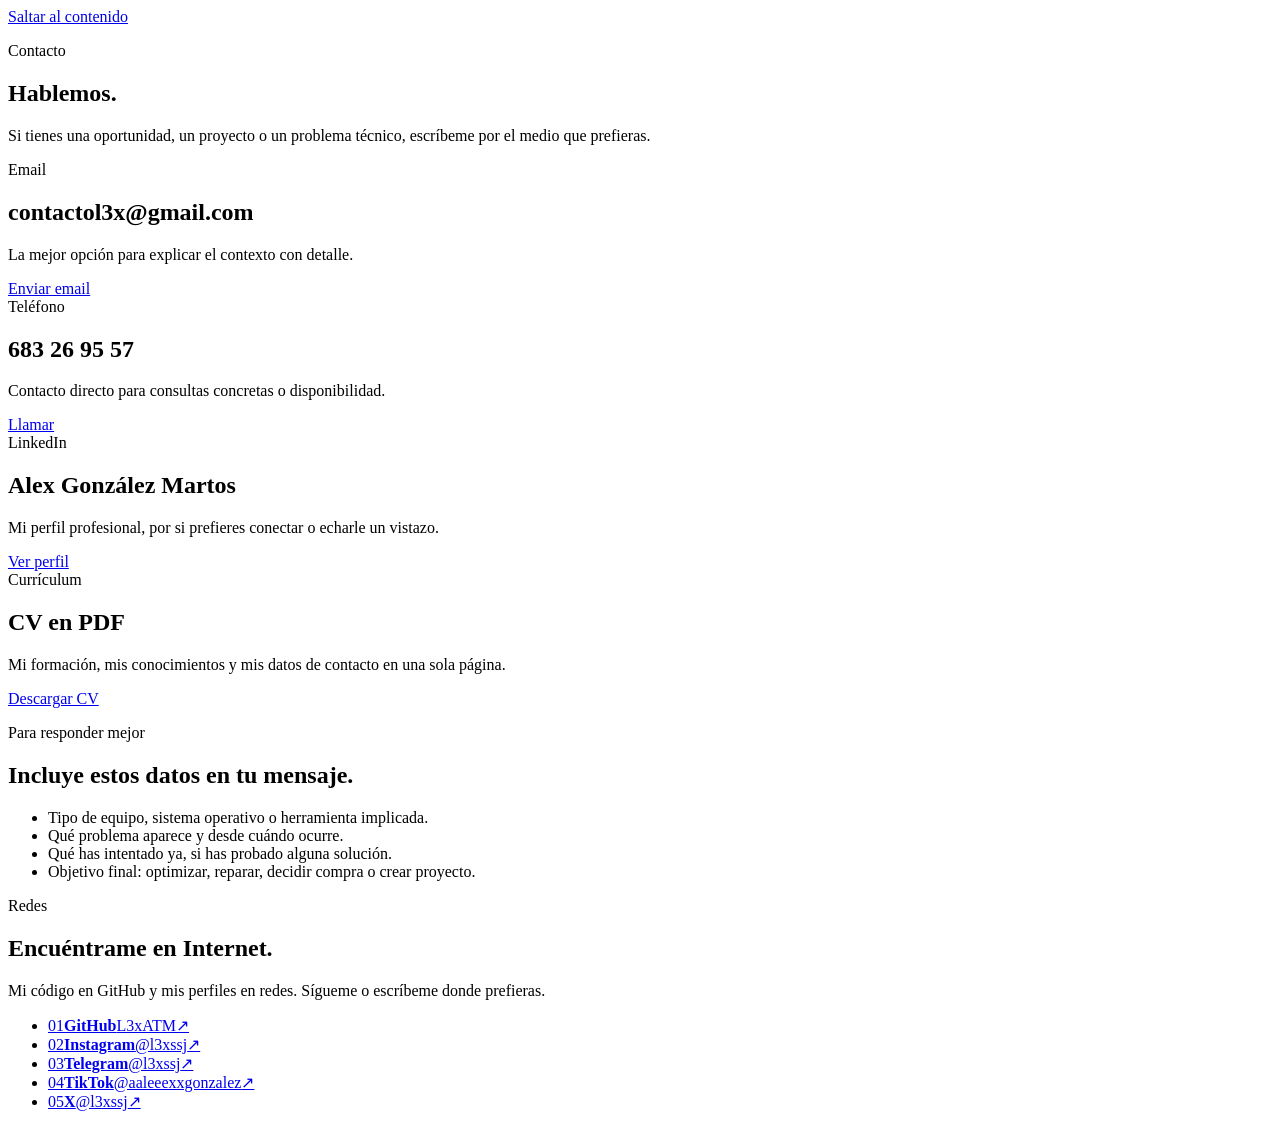
==== contacto.html @ fe9eb43f "Add files via upload" ====
<!DOCTYPE html>
<html lang="es">
<head>
  <meta charset="UTF-8" />
  <meta name="viewport" content="width=device-width, initial-scale=1.0, viewport-fit=cover" />
  <title>Contacto | Lex</title>
  <meta name="description" content="Contacto de Lex (Alex González Martos): email, LinkedIn, redes y CV en PDF." />
  <meta name="theme-color" content="#070707" />
  <link rel="canonical" href="https://l3xatm.github.io/l3xssj.github.io/contacto.html" />
  <link rel="icon" href="assets/img/favicon.svg" type="image/svg+xml" />
  <meta property="og:type" content="website" />
  <meta property="og:site_name" content="Lex · Alex González Martos" />
  <meta property="og:locale" content="es_ES" />
  <meta property="og:title" content="Contacto | Lex" />
  <meta property="og:description" content="Contacto de Lex (Alex González Martos): email, LinkedIn, redes y CV en PDF." />
  <meta property="og:url" content="https://l3xatm.github.io/l3xssj.github.io/contacto.html" />
  <meta name="twitter:card" content="summary" />
  <meta name="twitter:title" content="Contacto | Lex" />
  <meta name="twitter:description" content="Contacto de Lex (Alex González Martos): email, LinkedIn, redes y CV en PDF." />
  <script src="assets/js/boot.js"></script>
  <link rel="preconnect" href="https://fonts.googleapis.com" />
  <link rel="preconnect" href="https://fonts.gstatic.com" crossorigin />
  <link href="https://fonts.googleapis.com/css2?family=Inter:wght@400;500;600;700&family=JetBrains+Mono:wght@400;500;600;700&display=swap" rel="stylesheet" />
  <link rel="stylesheet" href="assets/css/styles.css" />
</head>
<body id="top" data-page="contacto">
  <a class="skip-link" href="#contenido">Saltar al contenido</a>
  <script src="assets/js/layout.js"></script>
  <main id="contenido">
    <section class="page-hero section-bleed">
      <div class="container narrow reveal">
        <p class="eyebrow">Contacto</p>
        <h1>Hablemos.</h1>
        <p>Si tienes una oportunidad, un proyecto o un problema técnico, escríbeme por el medio que prefieras.</p>
      </div>
    </section>

    <section class="section">
      <div class="container contact-grid">
        <div class="contact-card reveal">
          <span>Email</span>
          <h2>contactol3x@gmail.com</h2>
          <p>La mejor opci&oacute;n para explicar el contexto con detalle.</p>
          <a class="button button-dark" href="mailto:contactol3x@gmail.com">Enviar email</a>
        </div>
        <div class="contact-card reveal">
          <span>Tel&eacute;fono</span>
          <h2>683 26 95 57</h2>
          <p>Contacto directo para consultas concretas o disponibilidad.</p>
          <a class="button button-light" href="tel:+34683269557">Llamar</a>
        </div>
        <div class="contact-card reveal">
          <span>LinkedIn</span>
          <h2>Alex González Martos</h2>
          <p>Mi perfil profesional, por si prefieres conectar o echarle un vistazo.</p>
          <a class="button button-light" href="https://www.linkedin.com/in/alex-gonz%C3%A1lez-martos-838162229/" target="_blank" rel="noopener noreferrer">Ver perfil</a>
        </div>
        <div class="contact-card reveal">
          <span>Currículum</span>
          <h2>CV en PDF</h2>
          <p>Mi formación, mis conocimientos y mis datos de contacto en una sola página.</p>
          <a class="button button-dark" href="assets/cv/Alex-Gonzalez-Martos-CV.pdf" download>Descargar CV</a>
        </div>
      </div>
    </section>

    <section class="section section-dark">
      <div class="container split">
        <div class="section-heading reveal">
          <p class="eyebrow">Para responder mejor</p>
          <h2>Incluye estos datos en tu mensaje.</h2>
        </div>
        <div class="content-stack reveal">
          <ul class="clean-list">
            <li>Tipo de equipo, sistema operativo o herramienta implicada.</li>
            <li>Qu&eacute; problema aparece y desde cu&aacute;ndo ocurre.</li>
            <li>Qu&eacute; has intentado ya, si has probado alguna soluci&oacute;n.</li>
            <li>Objetivo final: optimizar, reparar, decidir compra o crear proyecto.</li>
          </ul>
        </div>
      </div>
    </section>
      <section class="section" id="redes">
      <div class="container">
        <div class="section-heading reveal">
          <p class="eyebrow">Redes</p>
          <h2>Encuéntrame en Internet.</h2>
          <p>Mi código en GitHub y mis perfiles en redes. Sígueme o escríbeme donde prefieras.</p>
        </div>
        <ul class="link-list reveal"><li><a href="https://github.com/L3xATM" target="_blank" rel="noopener noreferrer" aria-label="GitHub: L3xATM (se abre en una pestaña nueva)"><span class="n">01</span><strong>GitHub</strong><span class="h">L3xATM</span><span class="ar" aria-hidden="true">↗</span></a></li><li><a href="https://instagram.com/l3xssj" target="_blank" rel="noopener noreferrer" aria-label="Instagram: l3xssj (se abre en una pestaña nueva)"><span class="n">02</span><strong>Instagram</strong><span class="h">@l3xssj</span><span class="ar" aria-hidden="true">↗</span></a></li><li><a href="https://t.me/l3xssj" target="_blank" rel="noopener noreferrer" aria-label="Telegram: l3xssj (se abre en una pestaña nueva)"><span class="n">03</span><strong>Telegram</strong><span class="h">@l3xssj</span><span class="ar" aria-hidden="true">↗</span></a></li><li><a href="https://www.tiktok.com/@aaleeexxgonzalez" target="_blank" rel="noopener noreferrer" aria-label="TikTok: aaleeexxgonzalez (se abre en una pestaña nueva)"><span class="n">04</span><strong>TikTok</strong><span class="h">@aaleeexxgonzalez</span><span class="ar" aria-hidden="true">↗</span></a></li><li><a href="https://x.com/l3xssj" target="_blank" rel="noopener noreferrer" aria-label="X: l3xssj (se abre en una pestaña nueva)"><span class="n">05</span><strong>X</strong><span class="h">@l3xssj</span><span class="ar" aria-hidden="true">↗</span></a></li></ul>
      </div>
    </section>
  </main>
  <script src="assets/js/main.js"></script>
</body>
</html>
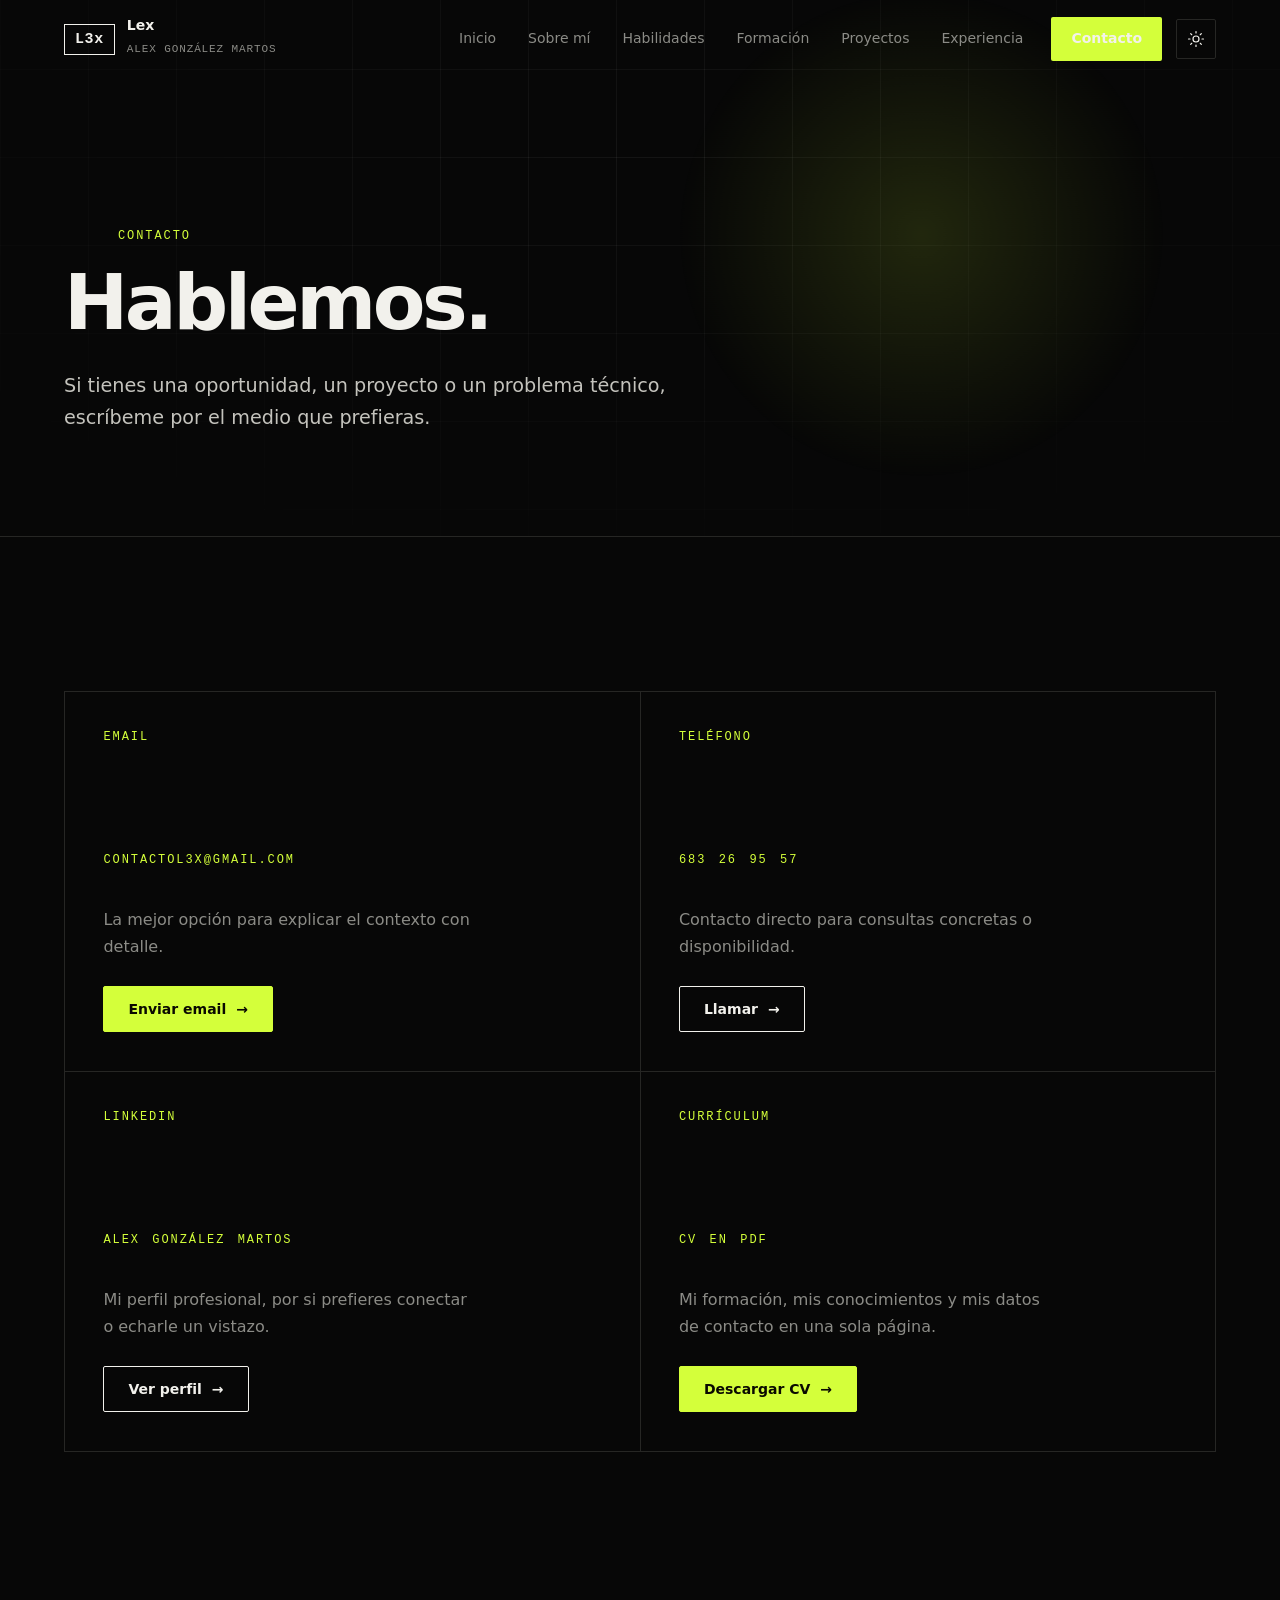
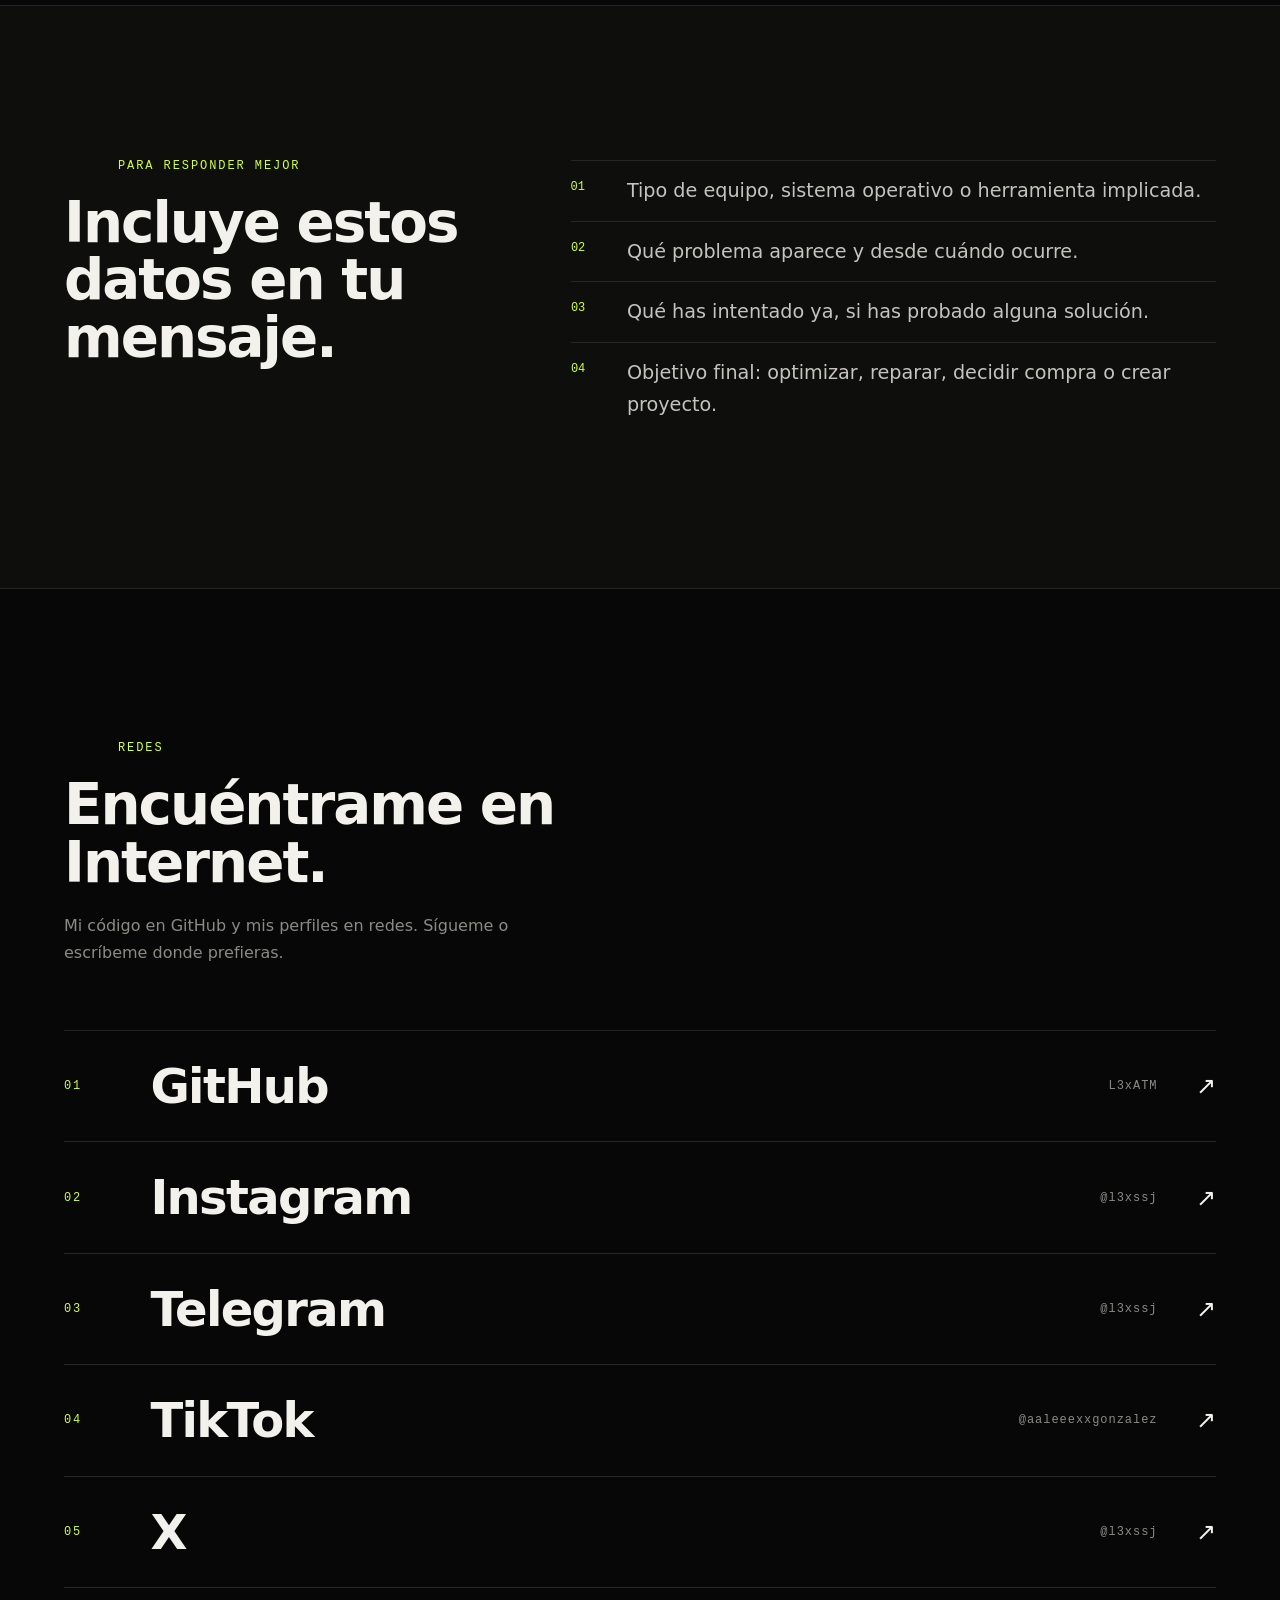
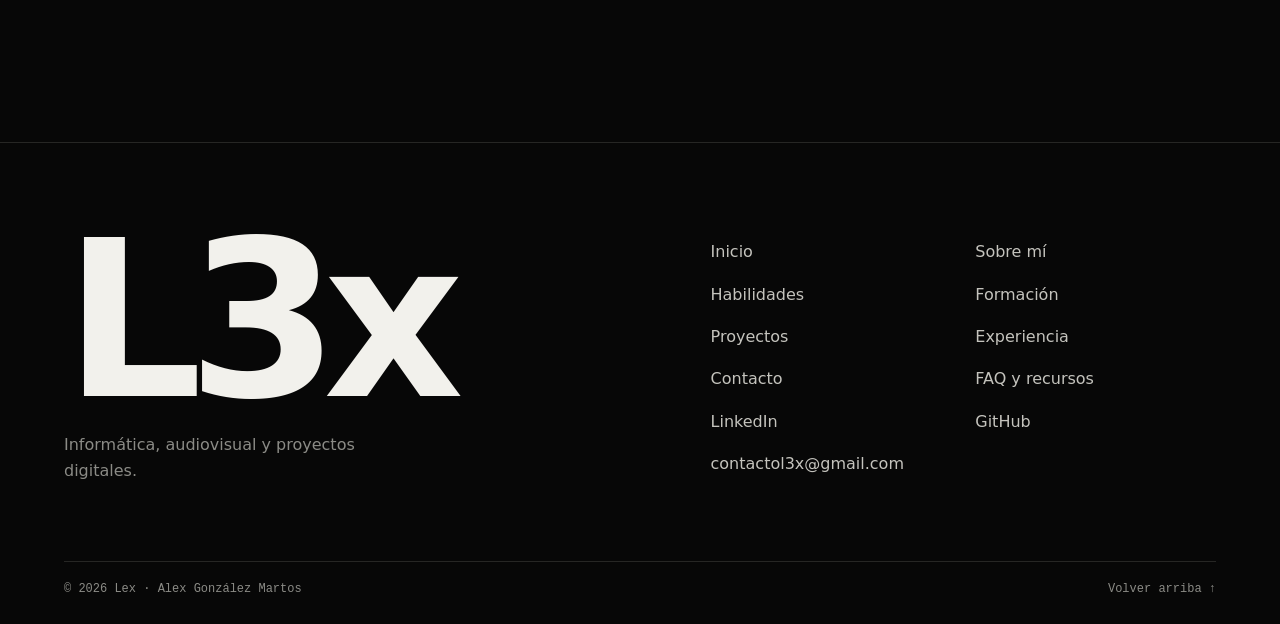
==== commit 5264df79: "Add files via upload" ====
--- a/contacto.html
+++ b/contacto.html
@@ -17,7 +17,7 @@
   <meta name="twitter:card" content="summary" />
   <meta name="twitter:title" content="Contacto | Lex" />
   <meta name="twitter:description" content="Contacto de Lex (Alex González Martos): email, LinkedIn, redes y CV en PDF." />
-  <script src="assets/js/boot.js"></script>
+  <script>(function(r,s){r.classList.add("js");try{s=localStorage.getItem("l3x-theme")}catch(e){}r.dataset.theme=s==="light"?"light":"dark";try{if(!sessionStorage.getItem("l3x")){r.classList.add("is-intro");sessionStorage.setItem("l3x","1")}}catch(e){}})(document.documentElement)</script>
   <link rel="preconnect" href="https://fonts.googleapis.com" />
   <link rel="preconnect" href="https://fonts.gstatic.com" crossorigin />
   <link href="https://fonts.googleapis.com/css2?family=Inter:wght@400;500;600;700&family=JetBrains+Mono:wght@400;500;600;700&display=swap" rel="stylesheet" />
@@ -25,7 +25,25 @@
 </head>
 <body id="top" data-page="contacto">
   <a class="skip-link" href="#contenido">Saltar al contenido</a>
-  <script src="assets/js/layout.js"></script>
+  <div class="curtain" aria-hidden="true"><span class="curtain-label">Contacto</span></div>
+  <div class="loader" aria-hidden="true">
+    <span class="ld-corner tl"></span><span class="ld-corner tr"></span><span class="ld-corner bl"></span><span class="ld-corner br"></span>
+    <span class="ld-tech tl">L3x / Portfolio</span><span class="ld-tech tr">Alex González Martos</span>
+    <span class="ld-tech bl">Informática · Audiovisual</span><span class="ld-tech br">ES / CA / EN B1–B2</span>
+    <div class="ld-center">
+      <div class="ld-mark"><span>L3x</span></div>
+      <p class="ld-init"><i></i>Iniciando entorno</p>
+      <div class="ld-row"><div class="ld-bar"></div><span class="ld-pct"></span></div>
+    </div>
+  </div>
+  <header class="site-header">
+    <nav class="nav" aria-label="Navegación principal">
+      <a class="brand" href="index.html" aria-label="Inicio de Lex"><span class="brand-mark">L3x</span><span class="brand-copy"><strong>Lex</strong><small>Alex González Martos</small></span></a>
+      <button class="nav-toggle" type="button" aria-expanded="false" aria-controls="main-menu" aria-label="Abrir menú"><span></span><span></span><span></span></button>
+      <ul class="nav-links" id="main-menu"><li><a href="index.html">Inicio</a></li><li><a href="sobre-l3x.html">Sobre mí</a></li><li><a href="habilidades.html">Habilidades</a></li><li><a href="formacion.html">Formación</a></li><li><a href="proyectos.html">Proyectos</a></li><li><a href="experiencia.html">Experiencia</a></li><li><a class="nav-cta" href="contacto.html" aria-current="page">Contacto</a></li></ul>
+      <button class="theme-toggle" type="button" aria-label="Cambiar a modo claro"><svg viewBox="0 0 24 24" aria-hidden="true"><g class="i-sun"><circle cx="12" cy="12" r="4"/><path d="M12 2v2M12 20v2M2 12h2M20 12h2M4.9 4.9l1.4 1.4M17.7 17.7l1.4 1.4M19.1 4.9l-1.4 1.4M6.3 17.7l-1.4 1.4"/></g><path class="i-moon" d="M20 14.5A8 8 0 0 1 9.5 4a8 8 0 1 0 10.5 10.5z"/></svg></button>
+    </nav>
+  </header>
   <main id="contenido">
     <section class="page-hero section-bleed">
       <div class="container narrow reveal">
@@ -91,6 +109,19 @@
       </div>
     </section>
   </main>
+  <footer class="site-footer">
+    <div class="container footer-grid">
+      <div><strong>L3x</strong><p>Informática, audiovisual y proyectos digitales.</p></div>
+      <nav aria-label="Navegación secundaria">
+        <a href="index.html">Inicio</a><a href="sobre-l3x.html">Sobre mí</a><a href="habilidades.html">Habilidades</a><a href="formacion.html">Formación</a><a href="proyectos.html">Proyectos</a><a href="experiencia.html">Experiencia</a><a href="contacto.html">Contacto</a>
+        <a href="recursos.html">FAQ y recursos</a>
+        <a href="https://www.linkedin.com/in/alex-gonz%C3%A1lez-martos-838162229/" target="_blank" rel="noopener noreferrer">LinkedIn</a>
+        <a href="https://github.com/L3xATM" target="_blank" rel="noopener noreferrer">GitHub</a>
+        <a href="mailto:contactol3x@gmail.com">contactol3x@gmail.com</a>
+      </nav>
+    </div>
+    <div class="container footer-base"><span>&copy; <span data-year>2026</span> Lex &middot; Alex González Martos</span><a href="#top">Volver arriba &uarr;</a></div>
+  </footer>
   <script src="assets/js/main.js"></script>
 </body>
 </html>
--- a/assets/css/styles.css
+++ b/assets/css/styles.css
@@ -0,0 +1,470 @@
+/* L3x · estilos
+   Movimiento: --ease / --ease-io · .reveal (+ stagger automático desde JS) · .w (titulares por palabra) · .curtain (transición de página).
+   Solo se animan transform, translate, scale y opacity. */
+@property --n{syntax:"<integer>";inherits:false;initial-value:0}
+:root{--bg:#070707;--bg2:#0e0e0d;--bg3:#0a0a09;--ink:#f2f1ec;--soft:#c4c3bd;--mute:#8b8b86;--line:#262624;--acc:#d4ff3a;--on-acc:#0a0a00;
+--sans:"Inter",system-ui,-apple-system,"Segoe UI",sans-serif;--mono:"JetBrains Mono",ui-monospace,Consolas,monospace;
+--ease:cubic-bezier(.22,1,.36,1);--ease-io:cubic-bezier(.76,0,.24,1);--pad:clamp(20px,5vw,64px);--max:1280px;--hdr:rgba(7,7,7,.94);--grid:rgba(255,255,255,.055);--panel:rgba(14,14,13,.85);--stk:#55554f;--stk2:#3a3a37;--glow:rgba(212,255,58,.13)}
+*,*::before,*::after{box-sizing:border-box;margin:0;padding:0}
+html{scroll-behavior:smooth;-webkit-text-size-adjust:100%}
+html.menu-open{overflow:hidden}
+body{min-height:100vh;background:var(--bg);color:var(--ink);font:400 clamp(16px,1.05vw,17.5px)/1.65 var(--sans);overflow-x:hidden;-webkit-font-smoothing:antialiased}
+[id]{scroll-margin-top:96px}
+a{color:inherit;text-decoration:none}
+ul,ol{list-style:none}
+:focus-visible{outline:2px solid var(--acc);outline-offset:3px}
+::selection{background:var(--acc);color:var(--on-acc)}
+.container{width:min(100% - 2*var(--pad),var(--max));margin-inline:auto}
+.skip-link{position:fixed;left:12px;top:-64px;z-index:120;padding:10px 14px;background:var(--acc);color:var(--on-acc);font:600 13px var(--mono);transition:top .2s}
+.skip-link:focus{top:12px}
+h1,h2,h3{font-weight:600;letter-spacing:-.035em;line-height:1.02}
+h1{font-size:clamp(2.3rem,6vw,5.2rem);letter-spacing:-.045em}
+h2{font-size:clamp(1.9rem,4.4vw,3.6rem)}
+h3{font-size:clamp(1.15rem,1.8vw,1.5rem);letter-spacing:-.02em;line-height:1.2}
+p{color:var(--soft)}
+.eyebrow{display:flex;align-items:center;gap:14px;margin-bottom:22px;font:500 12px/1 var(--mono);letter-spacing:.16em;text-transform:uppercase;color:var(--acc)}
+.eyebrow::before{content:"";width:40px;height:1px;background:currentColor;transform-origin:left;transition:scale 1s var(--ease) .3s}
+.js .eyebrow::before{scale:0}
+.js .visible .eyebrow::before{scale:1}
+
+/* Navegación */
+.site-header{position:fixed;inset:0 0 auto;z-index:50;border-bottom:1px solid transparent;transition:background-color .4s,border-color .4s}
+.site-header.is-scrolled{background:var(--hdr);border-color:var(--line)}
+.nav{width:min(100% - 2*var(--pad),var(--max));height:78px;margin-inline:auto;display:flex;align-items:center;justify-content:space-between;transition:height .4s var(--ease)}
+.is-scrolled .nav{height:60px}
+.brand{display:flex;align-items:center;gap:12px;position:relative;z-index:61}
+.brand-mark{padding:6px 10px;border:1px solid var(--ink);font:700 15px var(--mono);letter-spacing:.04em;transition:background-color .3s,color .3s,border-color .3s}
+.brand:hover .brand-mark{background:var(--acc);border-color:var(--acc);color:var(--on-acc)}
+.brand-copy strong{display:block;font-size:14px;line-height:1.2}
+.brand-copy small{font:11px var(--mono);letter-spacing:.08em;text-transform:uppercase;color:var(--mute)}
+.nav-links{display:flex;align-items:center;gap:4px}
+.nav-links a{position:relative;display:block;padding:8px 14px;font-size:14px;color:var(--mute);transition:color .3s,transform .4s var(--ease)}
+.nav-links a:not(.nav-cta)::after{content:"";position:absolute;left:14px;right:14px;bottom:3px;height:1px;background:var(--acc);transform:scaleX(0);transform-origin:left;transition:transform .45s var(--ease)}
+.nav-links a:hover,.nav-links a[aria-current]{color:var(--ink)}
+.nav-links a:hover::after,.nav-links a[aria-current]::after{transform:scaleX(1)}
+.nav-links .nav-cta{margin-left:10px;padding:10px 20px;border-radius:2px;background:var(--acc);color:var(--on-acc);font-weight:600}
+.nav-links .nav-cta:hover{transform:translateY(-2px);color:var(--on-acc)}
+.nav-toggle{display:none;position:relative;z-index:61;width:44px;height:44px;border:0;background:none;color:var(--ink);cursor:pointer}
+.nav-toggle span{position:absolute;left:11px;right:11px;height:1.5px;background:currentColor;transition:transform .5s var(--ease),top .5s var(--ease),opacity .3s}
+.nav-toggle span:nth-child(1){top:16px}.nav-toggle span:nth-child(2){top:22px}.nav-toggle span:nth-child(3){top:28px}
+.nav-toggle[aria-expanded="true"] span:nth-child(1){top:22px;transform:rotate(45deg)}
+.nav-toggle[aria-expanded="true"] span:nth-child(2){opacity:0}
+.nav-toggle[aria-expanded="true"] span:nth-child(3){top:22px;transform:rotate(-45deg)}
+
+/* Botones */
+.button{position:relative;display:inline-flex;align-items:center;gap:10px;padding:15px 24px;border:1px solid var(--ink);border-radius:2px;font:600 14px/1 var(--sans);transition:background-color .35s,color .35s,border-color .35s,transform .4s var(--ease)}
+.button::after{content:"→";transition:transform .4s var(--ease)}
+.button:hover{transform:translateY(-2px)}
+.button:hover::after{transform:translateX(5px)}
+.button-dark{background:var(--acc);border-color:var(--acc);color:var(--on-acc)}
+.button-dark:hover{background:var(--ink);border-color:var(--ink)}
+.button-light{color:var(--ink)}
+.button-light:hover{background:var(--ink);color:var(--bg)}
+.button-row,.hero-actions{display:flex;flex-wrap:wrap;gap:12px;margin-top:30px}
+
+/* Estructura */
+.section{position:relative;padding:clamp(80px,12vw,160px) 0}
+.section-dark{background:var(--bg2);border-block:1px solid var(--line)}
+.section-muted{background:var(--bg3);border-block:1px solid var(--line)}
+.split{display:grid;grid-template-columns:.8fr 1.2fr;gap:clamp(28px,6vw,96px);align-items:start}
+.section-heading h2{max-width:19ch}
+.section-heading p:not(.eyebrow){max-width:52ch;margin-top:22px;color:var(--mute)}
+.content-stack p{margin-bottom:1.2em;font-size:clamp(1.05rem,1.6vw,1.35rem);line-height:1.6}
+.hero,.page-hero{position:relative;overflow:hidden}
+.hero>.container,.page-hero>.container{position:relative;z-index:1}
+.hero{min-height:100svh;display:flex;align-items:center;padding:clamp(120px,16vw,190px) 0 clamp(56px,8vw,110px)}
+.page-hero{padding:clamp(140px,20vw,230px) 0 clamp(56px,8vw,110px);border-bottom:1px solid var(--line)}
+.hero::before,.page-hero::before{content:"";position:absolute;inset:-20% 0 0;background:linear-gradient(90deg,var(--grid) 1px,transparent 1px),linear-gradient(var(--grid) 1px,transparent 1px);background-size:88px 88px;-webkit-mask-image:radial-gradient(70% 70% at 50% 40%,#000,transparent);mask-image:radial-gradient(70% 70% at 50% 40%,#000,transparent);translate:0 calc(var(--sy,0)*.18px);will-change:translate}
+.hero::after,.page-hero::after{content:"";position:absolute;left:0;top:0;width:560px;height:560px;border-radius:50%;background:radial-gradient(circle,var(--glow),transparent 62%);transform:translate3d(calc(var(--mx,72vw) - 280px),calc(var(--my,26vh) - 280px),0);transition:transform .7s var(--ease);pointer-events:none;will-change:transform}
+.hero-grid{display:grid;grid-template-columns:1.35fr .65fr;gap:clamp(32px,6vw,96px);align-items:end}
+.hero h1{max-width:15ch}
+.page-hero h1{max-width:20ch}
+.hero-text,.page-hero p:not(.eyebrow){max-width:54ch;margin-top:28px;font-size:clamp(1.05rem,1.5vw,1.25rem)}
+
+/* Panel de diagnóstico */
+.system-panel{padding:clamp(20px,2.4vw,32px);border:1px solid var(--line);background:var(--panel);font-family:var(--mono)}
+.panel-top{display:flex;justify-content:space-between;align-items:center;font-size:11px;letter-spacing:.14em;color:var(--mute)}
+.panel-top strong{display:flex;align-items:center;gap:8px;color:var(--acc);font-weight:500}
+.panel-top strong::before{content:"";width:7px;height:7px;border-radius:50%;background:var(--acc);animation:blink 1.6s steps(2) infinite}
+.terminal-lines{margin:24px 0;font-size:13px;color:var(--soft)}
+.terminal-lines span{display:block;padding:3px 0}
+.terminal-lines span:nth-child(2){--i:1}.terminal-lines span:nth-child(3){--i:2}.terminal-lines span:nth-child(4){--i:3}
+.terminal-lines span:last-child::after{content:"▍";margin-left:4px;color:var(--acc);animation:blink 1s steps(2) infinite}
+.js .terminal-lines span{opacity:0}
+.js .visible .terminal-lines span{animation:lineIn .5s var(--ease) both;animation-delay:calc(1s + var(--i,0)*.35s)}
+.panel-metrics{display:grid;gap:12px;padding-top:18px;border-top:1px solid var(--line)}
+.panel-metrics div{display:flex;justify-content:space-between;gap:16px;font-size:12px}
+.panel-metrics dt{color:var(--mute);text-transform:uppercase;letter-spacing:.1em}
+.panel-metrics dd{color:var(--ink)}
+
+/* Banda de servicios (marquee) */
+.signal-strip{overflow:hidden;border-bottom:1px solid var(--line)}
+.signal-grid{display:flex;width:max-content;margin:0}
+.signal-grid.is-loop{animation:marq 32s linear infinite}
+.signal-strip:hover .signal-grid{animation-play-state:paused}
+.signal-grid>div{display:flex;align-items:baseline;gap:14px;padding:26px clamp(28px,4vw,56px);white-space:nowrap}
+.signal-grid span{font:500 12px var(--mono);color:var(--acc)}
+.signal-grid strong{font-size:clamp(1.3rem,2.8vw,2.1rem);font-weight:500;letter-spacing:-.03em}
+
+/* Tarjetas en rejilla con filetes (servicios, fortalezas, idiomas, contacto) */
+.service-grid,.feature-grid,.language-grid,.contact-grid{display:grid;margin-top:clamp(36px,5vw,64px);border-top:1px solid var(--line);border-left:1px solid var(--line)}
+.service-grid{grid-template-columns:repeat(2,1fr)}
+.feature-grid{grid-template-columns:repeat(4,1fr)}
+.language-grid{grid-template-columns:repeat(3,1fr)}
+.contact-grid{grid-template-columns:1fr 1fr;margin-top:0}
+.service-card,.feature,.language-grid>article,.contact-card{position:relative;isolation:isolate;overflow:hidden;padding:clamp(24px,3vw,44px);border-right:1px solid var(--line);border-bottom:1px solid var(--line)}
+.service-card{display:flex;flex-direction:column;gap:14px;min-height:320px}
+.service-card span{font:500 12px var(--mono);letter-spacing:.14em;color:var(--acc)}
+.service-card p,.feature p,.language-grid p,.contact-card p{color:var(--mute)}
+.service-card p{flex:1}
+.feature{min-height:240px}
+.feature h3{margin-bottom:14px}
+.service-card a{display:inline-flex;gap:8px;font-weight:600;font-size:14px}
+.service-card a::after{content:"→";transition:transform .4s var(--ease)}
+.service-card:hover a::after{transform:translateX(6px)}
+.language-grid span,.process-grid span,.service-detail>span{display:block;font:600 clamp(3rem,7vw,6rem)/1 var(--sans);letter-spacing:-.05em;color:transparent;-webkit-text-stroke:1px var(--stk);transition:color .5s,-webkit-text-stroke-color .5s}
+.language-grid span{margin-bottom:24px}
+.contact-card{display:flex;flex-direction:column;align-items:flex-start;min-height:380px}
+.contact-card span{font:500 12px var(--mono);letter-spacing:.16em;text-transform:uppercase;color:var(--acc)}
+.contact-card h2{margin:auto 0 14px;padding-top:48px;font-size:clamp(1.5rem,3.1vw,2.7rem);overflow-wrap:anywhere}
+.contact-card p{max-width:36ch;margin-bottom:26px}
+@media (hover:hover){
+:is(.service-card,.feature,.language-grid>article,.contact-card)::after{content:"";position:absolute;inset:0;z-index:-1;background:var(--acc);transform:scaleY(0);transform-origin:50% 100%;transition:transform .6s var(--ease)}
+:is(.service-card,.feature,.language-grid>article,.contact-card):hover::after{transform:scaleY(1)}
+:is(.service-card,.feature,.language-grid>article,.contact-card):hover :is(h2,h3,p,span,a){color:var(--on-acc)}
+.language-grid>article:hover span{-webkit-text-stroke-color:var(--on-acc)}
+.contact-card:hover .button-dark{background:var(--on-acc);border-color:var(--on-acc);color:var(--acc)}
+.contact-card:hover .button-light{border-color:var(--on-acc);color:var(--on-acc)}
+.contact-card:hover .button-light:hover{background:var(--on-acc);color:var(--acc)}
+}
+
+/* Servicios (detalle y proceso) */
+.service-detail{display:grid;grid-template-columns:minmax(120px,.35fr) 1fr;gap:clamp(20px,5vw,80px);padding:clamp(36px,5vw,72px) 0;border-top:1px solid var(--line)}
+.service-detail:last-child{border-bottom:1px solid var(--line)}
+.service-detail h2{margin-bottom:18px;font-size:clamp(1.7rem,3.4vw,2.8rem)}
+.service-detail p{max-width:60ch;margin-bottom:26px}
+.service-detail:hover>span{color:var(--acc);-webkit-text-stroke-color:var(--acc)}
+.clean-list li{position:relative;padding:14px 0 14px 28px;border-top:1px solid var(--line);color:var(--soft)}
+.clean-list li::before{content:"";position:absolute;left:0;top:25px;width:8px;height:8px;background:var(--acc)}
+.content-stack .clean-list{counter-reset:c}
+.content-stack .clean-list li{padding-left:56px;font-size:clamp(1.05rem,1.5vw,1.25rem)}
+.content-stack .clean-list li::before{counter-increment:c;content:"0" counter(c);top:19px;width:auto;height:auto;background:none;font:500 12px var(--mono);color:var(--acc)}
+.process-grid{display:grid;grid-template-columns:repeat(4,1fr);gap:clamp(16px,2.4vw,32px);margin-top:clamp(36px,5vw,64px)}
+.process-grid>article{position:relative;padding-top:28px}
+.process-grid>article::before,.process-grid>article::after{content:"";position:absolute;inset:0 0 auto;height:1px;background:var(--line)}
+.process-grid>article::after{background:var(--acc);scale:0 1;transform-origin:left;transition:scale 1.2s var(--ease) calc(var(--i,0)*.12s + .2s)}
+.process-grid.visible>article::after{scale:1}
+.process-grid span{margin-bottom:20px;font-size:clamp(3rem,6vw,5rem)}
+.process-grid>article:hover span{color:var(--acc);-webkit-text-stroke-color:var(--acc)}
+.process-grid p{color:var(--mute)}
+
+/* Proyectos */
+.project-layout{display:grid;grid-template-columns:repeat(auto-fit,minmax(min(100%,420px),1fr));gap:clamp(16px,2.4vw,32px)}
+.project-feature:first-child{grid-column:1/-1}
+.project-feature,.project-aside,.project-box{position:relative;overflow:hidden;padding:clamp(28px,4vw,64px);border:1px solid var(--line);transition:border-color .4s}
+.project-feature{display:flex;flex-direction:column;justify-content:flex-end;min-height:420px}
+.project-feature:hover,.project-box:hover{border-color:var(--acc)}
+.project-feature h2{margin:14px 0 18px;font-size:clamp(1.9rem,4vw,3.4rem)}
+.project-feature p{max-width:56ch}
+.project-no{position:absolute;top:18px;right:28px;font:600 clamp(5rem,15vw,13rem)/1 var(--sans);letter-spacing:-.06em;color:transparent;-webkit-text-stroke:1px var(--stk2);transition:translate .8s var(--ease),-webkit-text-stroke-color .5s}
+.project-feature:hover .project-no{translate:-12px 10px;-webkit-text-stroke-color:var(--acc)}
+.tag,.project-box>span{font:500 12px var(--mono);letter-spacing:.14em;text-transform:uppercase;color:var(--acc)}
+.tags{display:flex;flex-wrap:wrap;gap:8px;margin-top:20px}
+.tags li{padding:6px 10px;border:1px solid var(--line);font:12px var(--mono);color:var(--mute)}
+.project-aside h3{margin-bottom:18px}
+.project-callout{display:grid;grid-template-columns:1fr 1fr;gap:clamp(28px,6vw,96px);align-items:end}
+.project-box strong{display:block;margin:14px 0;font-size:clamp(1.6rem,3.4vw,2.8rem);letter-spacing:-.03em}
+
+/* FAQ */
+.faq-list details{border-top:1px solid var(--line);overflow:hidden}
+.faq-list details:last-child{border-bottom:1px solid var(--line)}
+summary{display:flex;justify-content:space-between;align-items:center;gap:24px;padding:24px 0;font-size:clamp(1.05rem,1.6vw,1.3rem);font-weight:500;list-style:none;cursor:pointer;transition:color .3s,padding .4s var(--ease)}
+summary::-webkit-details-marker{display:none}
+summary::after{content:"+";flex:none;font:300 1.9rem/1 var(--mono);color:var(--acc);transition:transform .5s var(--ease)}
+summary:hover{padding-left:10px;color:var(--acc)}
+details.is-open>summary::after,html:not(.js) details[open]>summary::after{transform:rotate(45deg)}
+details>p{max-width:62ch;padding-bottom:26px;color:var(--mute)}
+
+/* Checklist */
+.check-grid{display:grid;grid-template-columns:repeat(2,1fr);column-gap:clamp(24px,5vw,72px);margin-top:clamp(36px,5vw,64px)}
+.check-grid>div{position:relative;padding:22px 0 22px 44px;border-top:1px solid var(--line);color:var(--soft);transition:color .3s,padding .4s var(--ease)}
+.check-grid>div::before{content:"";position:absolute;left:0;top:26px;width:18px;height:18px;border:1px solid var(--mute);transition:background-color .4s,border-color .4s}
+.check-grid>div::after{content:"";position:absolute;left:6px;top:29px;width:5px;height:9px;border:solid var(--on-acc);border-width:0 2px 2px 0;rotate:45deg;scale:0;transition:scale .4s var(--ease)}
+.check-grid>div:hover{padding-left:52px;color:var(--ink)}
+.check-grid>div:hover::before{background:var(--acc);border-color:var(--acc)}
+.check-grid>div:hover::after{scale:1}
+
+/* Cierre y pie */
+.cta-section{background:var(--acc);border:0;color:var(--on-acc)}
+.cta-section .eyebrow,.cta-section p{color:var(--on-acc)}
+.cta-grid{display:grid;grid-template-columns:1.2fr .8fr;gap:clamp(28px,6vw,96px);align-items:end}
+.cta-section h2{font-size:clamp(2.2rem,6vw,5.2rem);max-width:14ch}
+.cta-section .button{border-color:var(--on-acc);background:var(--on-acc);color:var(--acc)}
+.cta-section .button:hover{background:transparent;color:var(--on-acc)}
+.cta-section .button-outline-on-dark{background:transparent;color:var(--on-acc)}
+.cta-section .button-outline-on-dark:hover{background:var(--on-acc);color:var(--acc)}
+.site-footer{padding:clamp(48px,7vw,96px) 0 28px;border-top:1px solid var(--line)}
+.footer-grid{display:grid;grid-template-columns:1.2fr 1fr;gap:40px;align-items:end}
+.footer-grid strong{display:block;font-size:clamp(4.5rem,17vw,14rem);font-weight:700;letter-spacing:-.07em;line-height:.8}
+.footer-grid p{margin-top:24px;max-width:36ch;color:var(--mute)}
+.footer-grid nav{display:grid;gap:2px}
+.footer-grid nav a{display:block;padding:7px 0;color:var(--soft);transition:translate .4s var(--ease),color .3s}
+.footer-grid nav a:hover{translate:8px 0;color:var(--acc)}
+.footer-base{display:flex;flex-wrap:wrap;justify-content:space-between;gap:12px;margin-top:clamp(40px,6vw,80px);padding-top:20px;border-top:1px solid var(--line);font:12px var(--mono);color:var(--mute)}
+.footer-base a:hover{color:var(--acc)}
+
+/* Sistema de animación */
+.curtain{position:fixed;inset:0;z-index:100;display:grid;align-content:end;padding:var(--pad);background:var(--acc);color:var(--on-acc);pointer-events:none;will-change:transform}
+html:not(.js) .curtain{display:none}
+.curtain-label{font:600 clamp(2.4rem,11vw,9rem)/.95 var(--sans);letter-spacing:-.06em}
+html.is-ready .curtain{transform:translateY(-100%);transition:transform .9s var(--ease-io)}
+html.js:not(.is-ready) .curtain{animation:failsafe 0s 4s forwards}
+.js .reveal{opacity:0;translate:0 36px;transition:opacity .9s var(--ease),translate 1.1s var(--ease)}
+.js .reveal.visible{opacity:1;translate:none}
+.js [data-stagger].reveal{opacity:1;translate:none}
+.js [data-stagger]>*:not(h1):not(h2){opacity:0;translate:0 28px;transition:opacity .8s var(--ease) calc(var(--i)*90ms + 80ms),translate 1s var(--ease) calc(var(--i)*90ms + 80ms),transform .5s var(--ease),background-color .4s,border-color .4s,color .4s}
+.js [data-stagger].visible>*:not(h1):not(h2){opacity:1;translate:none}
+.w{display:inline-block;overflow:hidden;vertical-align:top;padding:.06em .03em .12em;margin:-.06em -.03em -.12em}
+.w>span{display:inline-block}
+.js .w>span{transform:translateY(112%);transition:transform 1.1s var(--ease) calc(var(--i)*50ms + 150ms)}
+.js .visible .w>span{transform:none}
+@keyframes marq{to{transform:translateX(-50%)}}
+@keyframes blink{50%{opacity:0}}
+@keyframes lineIn{from{opacity:0;translate:-8px 0}to{opacity:1;translate:none}}
+@keyframes failsafe{to{transform:translateY(-100%);visibility:hidden}}
+
+/* Responsive */
+@media (max-width:1000px){
+.feature-grid{grid-template-columns:repeat(2,1fr)}
+.process-grid{grid-template-columns:repeat(2,1fr)}
+}
+@media (max-width:860px){
+.hero{min-height:auto}
+.hero-grid,.split,.cta-grid,.project-callout,.footer-grid,.contact-grid,.service-detail,.service-grid{grid-template-columns:1fr}
+.service-card,.feature,.contact-card{min-height:0}
+.contact-card h2{padding-top:32px}
+.language-grid{grid-template-columns:1fr}
+.check-grid{grid-template-columns:1fr}
+.project-feature{min-height:340px}
+.hero::after,.page-hero::after{width:380px;height:380px}
+}
+@media (max-width:540px){
+.feature-grid,.process-grid{grid-template-columns:1fr}
+.brand-copy small{display:none}
+.eyebrow{letter-spacing:.1em}
+.eyebrow::before{width:24px}
+.button{width:100%;justify-content:space-between}
+.hero-actions,.button-row{flex-direction:column}
+}
+@media (prefers-reduced-motion:reduce){
+*,*::before,*::after{animation-duration:.01ms!important;animation-iteration-count:1!important;transition-duration:.01ms!important;transition-delay:0s!important;scroll-behavior:auto!important}
+.curtain{display:none}
+.js .reveal,.js [data-stagger]>*,.js .terminal-lines span{opacity:1;translate:none}
+.js .w>span{transform:none}
+}
+
+/* Tema claro: solo se redefinen variables; el resto de la hoja se adapta solo */
+html{color-scheme:dark;background:var(--bg)}
+html[data-theme="light"]{color-scheme:light;--bg:#fff;--bg2:#f4f4f1;--bg3:#f9f9f7;--ink:#0a0a0a;--soft:#3d3d3a;--mute:#6a6a65;--line:#deded9;--acc:#0a0a0a;--on-acc:#fafafa;--hdr:rgba(255,255,255,.94);--grid:rgba(0,0,0,.06);--panel:rgba(250,250,248,.9);--stk:#b9b9b3;--stk2:#d3d3cd;--glow:rgba(0,0,0,.05)}
+html[data-theme="light"] .button-dark:hover{background:transparent;color:var(--acc)}
+html.theme-anim *,html.theme-anim *::before,html.theme-anim *::after{transition:background-color .5s ease,color .5s ease,border-color .5s ease,-webkit-text-stroke-color .5s ease,fill .5s ease,stroke .5s ease!important}
+.brand{margin-right:auto}
+.nav-links{order:2}
+.theme-toggle{order:3;position:relative;z-index:61;display:grid;place-items:center;width:40px;height:40px;margin-left:14px;border:1px solid var(--line);border-radius:2px;background:none;color:var(--ink);cursor:pointer;transition:border-color .3s,transform .5s var(--ease)}
+.theme-toggle:hover{border-color:var(--ink)}
+.theme-toggle svg{transition:transform .6s var(--ease)}
+.theme-toggle:hover svg{transform:rotate(20deg)}
+.theme-toggle svg{grid-area:1/1;width:18px;height:18px;fill:none;stroke:currentColor;stroke-width:1.6;stroke-linecap:round;stroke-linejoin:round;overflow:visible}
+.theme-toggle svg>*{transform-box:fill-box;transform-origin:center;transition:transform .6s var(--ease),opacity .4s}
+html[data-theme="light"] .i-sun{opacity:0;transform:rotate(90deg) scale(.4)}
+html:not([data-theme="light"]) .i-moon{opacity:0;transform:rotate(-90deg) scale(.4)}
+
+/* Pantalla de carga (solo en la primera visita de cada sesión) */
+.loader{position:fixed;inset:0;z-index:110;display:none;overflow:hidden;background:var(--bg);color:var(--ink)}
+html.is-intro .loader{display:block}
+html.is-intro .curtain{display:none}
+.loader::before{content:"";position:absolute;inset:28px;background:linear-gradient(var(--line),var(--line)) 50% 0/1px 100% no-repeat,linear-gradient(90deg,var(--line),var(--line)) 0 50%/100% 1px no-repeat,radial-gradient(circle at 50% 46%,var(--glow),transparent 34%)}
+.ld-corner{position:absolute;width:20px;height:20px;opacity:.7}
+.ld-corner::before,.ld-corner::after{content:"";position:absolute;background:var(--ink)}
+.ld-corner::before{width:20px;height:1px}.ld-corner::after{width:1px;height:20px}
+.ld-corner.tl{top:28px;left:28px}.ld-corner.tr{top:28px;right:28px;transform:scaleX(-1)}
+.ld-corner.bl{bottom:28px;left:28px;transform:scaleY(-1)}.ld-corner.br{bottom:28px;right:28px;transform:scale(-1)}
+.ld-tech{position:absolute;font:500 9px/1.5 var(--mono);letter-spacing:.22em;text-transform:uppercase;color:var(--mute);white-space:nowrap;animation:ldFade .6s ease .3s both}
+.ld-tech.tl{top:46px;left:48px}.ld-tech.tr{top:46px;right:48px}.ld-tech.bl{bottom:46px;left:48px}.ld-tech.br{bottom:46px;right:48px}
+.ld-center{position:absolute;left:50%;top:50%;width:min(520px,78vw);display:flex;flex-direction:column;align-items:center;translate:-50% -50%}
+.ld-mark{clip-path:inset(0 -.5em);padding:.05em .18em .14em}
+.ld-mark span{display:block;font:700 clamp(4.5rem,15vw,9rem)/.9 var(--sans);letter-spacing:-.07em;animation:ldUp .9s var(--ease) .15s both}
+.ld-init{display:flex;align-items:center;gap:10px;margin-top:26px;font:500 9px var(--mono);letter-spacing:.24em;text-transform:uppercase;color:var(--mute);animation:ldFade .5s ease .45s both}
+.ld-init i{width:5px;height:5px;border-radius:50%;background:var(--acc);animation:blink 1.2s steps(2) infinite}
+.ld-row{display:grid;grid-template-columns:1fr 40px;gap:14px;align-items:center;width:100%;margin-top:18px;animation:ldFade .5s ease .55s both}
+.ld-pct::after{content:counter(n,decimal-leading-zero) "%"}
+html.is-ready .loader{visibility:hidden;transform:translateY(-100%);transition:transform .9s var(--ease-io),visibility 0s .9s}
+html.js.is-intro:not(.is-ready) .loader{animation:failsafe 0s 6s forwards}
+@keyframes ldUp{from{transform:translateY(110%)}}
+@keyframes ldFade{from{opacity:0;translate:0 5px}}
+
+/* Sobre mí */
+.about h2{font-size:clamp(1.7rem,3.2vw,2.6rem)}
+.about .split>.section-heading{position:sticky;top:110px}
+.about .intro{max-width:820px}
+.content-stack strong{color:var(--ink);font-weight:600}
+.content-stack p.lead{margin:1.3em 0;color:var(--ink);font-size:clamp(1.4rem,2.6vw,2.1rem);line-height:1.2;letter-spacing:-.025em}
+.cta-section .content-stack p,.cta-section .content-stack strong{color:var(--on-acc)}
+.cta-section .content-stack p.lead{margin:.9em 0}
+.cta-section h2{max-width:none}
+.about .cta-section h2{font-size:clamp(2.4rem,6.4vw,5.6rem)}
+
+@media (max-width:860px){
+.about .split>.section-heading{position:static}
+.ld-corner.tl,.ld-corner.tr{top:15px}.ld-corner.bl,.ld-corner.br{bottom:15px}
+.ld-corner.tl,.ld-corner.bl{left:15px}.ld-corner.tr,.ld-corner.br{right:15px}
+.loader::before{inset:15px}
+.ld-tech{font-size:7px;letter-spacing:.16em}
+.ld-tech.tl,.ld-tech.tr{top:30px}.ld-tech.bl,.ld-tech.br{bottom:30px}
+.ld-tech.tl,.ld-tech.bl{left:30px}.ld-tech.tr,.ld-tech.br{right:30px}
+}
+@media (prefers-reduced-motion:reduce){.loader{display:none!important}}
+
+/* Perfil personal: ficha, formación, conocimientos e intereses */
+.profile-facts{display:grid;grid-template-columns:repeat(4,auto);justify-content:start;gap:14px clamp(24px,5vw,72px);margin-top:44px;padding-top:22px;border-top:1px solid var(--line)}
+.profile-facts dt{font:500 11px var(--mono);letter-spacing:.14em;text-transform:uppercase;color:var(--mute)}
+.profile-facts dd{margin-top:4px;color:var(--ink)}
+.page-hero .tags{margin-top:28px}
+.tags li{transition:border-color .3s,color .3s,translate .4s var(--ease)}
+.tags li:hover{border-color:var(--ink);color:var(--ink);translate:0 -2px}
+.skill-group{padding:30px 0;border-top:1px solid var(--line)}
+.skill-group h3{font-size:clamp(1.15rem,1.9vw,1.5rem)}
+.content-stack .skill-group .meta{margin:6px 0 0;font:500 12px var(--mono);letter-spacing:.14em;text-transform:uppercase;color:var(--acc)}
+.skill-group .tags{margin-top:18px}
+.interest-list{display:grid;grid-template-columns:1fr 1fr;margin:2em 0 1em;border-top:1px solid var(--line)}
+.interest-list li{padding:20px 20px 20px 0;border-bottom:1px solid var(--line);transition:translate .4s var(--ease)}
+.interest-list li:hover{translate:6px 0}
+.interest-list strong{display:block;font-size:1.1rem;letter-spacing:-.01em;transition:color .3s}
+.interest-list li:hover strong{color:var(--acc)}
+.interest-list span{color:var(--mute);font-size:.95rem}
+.contact-card.wide{grid-column:1/-1;min-height:260px}
+@media (max-width:860px){.profile-facts{grid-template-columns:repeat(2,auto)}.interest-list{grid-template-columns:1fr}}
+
+/* Control de sonido */
+.sound{position:fixed;left:50%;bottom:calc(18px + env(safe-area-inset-bottom,0px));z-index:130;display:flex;align-items:center;translate:-50% 0;border:1px solid var(--line);border-radius:2px;background:var(--hdr);color:var(--ink);transition:opacity .5s ease .45s}
+.sound[hidden]{display:none}
+html.menu-open .sound{opacity:0;pointer-events:none;transition-delay:0s}
+.sound-btn{position:relative;display:grid;place-items:center;width:38px;height:38px;border:0;background:none;color:inherit;cursor:pointer;transition:background-color .3s,color .3s}
+.sound-btn:hover{background:var(--ink);color:var(--bg)}
+.sound-btn:last-child{border-left:1px solid var(--line)}
+.sound-btn svg{grid-area:1/1;width:15px;height:15px;fill:currentColor;stroke:currentColor;stroke-width:1.6;stroke-linecap:round;stroke-linejoin:round}
+.sound .i-pause,.sound .i-mute{display:none}
+html[data-sound="playing"] .sound .i-play{display:none}
+html[data-sound="playing"] .sound .i-pause{display:block}
+html.sound-muted .sound .i-vol{display:none}
+html.sound-muted .sound .i-mute{display:block}
+.eq{display:flex;align-items:flex-end;gap:2px;width:0;height:14px;overflow:hidden;opacity:0;transition:width .5s var(--ease),margin .5s var(--ease),opacity .4s}
+html[data-sound="playing"]:not(.sound-muted) .eq{width:12px;margin:0 9px;opacity:1}
+.eq i{width:2px;height:100%;background:currentColor;transform-origin:bottom;scale:1 .25;animation:eq 1s ease-in-out infinite paused}
+html[data-sound="playing"] .eq i{animation-play-state:running}
+.eq i:nth-child(2){animation-delay:.2s}.eq i:nth-child(3){animation-delay:.4s}
+.sound-label{max-width:0;overflow:hidden;white-space:nowrap;opacity:0;font:500 10px var(--mono);letter-spacing:.16em;text-transform:uppercase;color:var(--mute);transition:max-width .6s var(--ease),padding .6s var(--ease),opacity .4s}
+html[data-sound="pending"] .sound:not(.is-quiet) .sound-label{max-width:280px;padding:0 14px;opacity:1}
+html[data-sound="pending"] .sound-btn:first-child::after{content:"";position:absolute;inset:-1px;border:1px solid var(--acc);animation:ring 1.8s ease-out infinite;pointer-events:none}
+@keyframes eq{50%{scale:1 1}}
+@keyframes ring{from{opacity:.9;scale:1}to{opacity:0;scale:1.6}}
+
+/* Redes sociales */
+.link-list{margin-top:clamp(36px,5vw,64px);border-top:1px solid var(--line)}
+.link-list a{position:relative;isolation:isolate;overflow:hidden;display:grid;grid-template-columns:3rem 1fr auto auto;align-items:center;gap:clamp(12px,3vw,40px);padding:clamp(18px,2.4vw,30px) 0;border-bottom:1px solid var(--line);transition:padding .5s var(--ease),color .3s}
+.link-list .n{font:500 12px var(--mono);letter-spacing:.14em;color:var(--acc);transition:color .3s}
+.link-list strong{font-size:clamp(1.6rem,4vw,3rem);font-weight:600;letter-spacing:-.035em;line-height:1.05}
+.link-list .h{font:12px var(--mono);letter-spacing:.08em;color:var(--mute);transition:color .3s}
+.link-list .ar{font-size:1.5rem;line-height:1;transition:transform .5s var(--ease)}
+@media (hover:hover){
+.link-list a::after{content:"";position:absolute;inset:0;z-index:-1;background:var(--acc);transform:scaleY(0);transform-origin:50% 100%;transition:transform .5s var(--ease)}
+.link-list a:hover{padding-inline:clamp(12px,2vw,28px);color:var(--on-acc)}
+.link-list a:hover::after{transform:scaleY(1)}
+.link-list a:hover :is(.n,.h){color:var(--on-acc)}
+.link-list a:hover .ar{transform:translate(5px,-5px)}
+}
+@media (max-width:620px){
+.link-list a{grid-template-columns:2.4rem 1fr auto;row-gap:2px}
+.link-list .n{grid-row:1/3}
+.link-list .h{grid-column:2;grid-row:2}
+.link-list .ar{grid-column:3;grid-row:1/3}
+}
+
+/* Pantalla de carga: forma de onda sincronizada con el audio y lectura de sonido integrada */
+.ld-bar{display:flex;align-items:center;justify-content:space-between;height:26px}
+.ld-bar i{width:2px;height:calc(4px + var(--h,.2)*22px);background:var(--stk);transition:background-color .2s linear calc(var(--ld-t,1.4s)*var(--k,0))}
+.ld-pct{font:500 9px var(--mono);letter-spacing:.12em;color:var(--mute);text-align:right;counter-reset:n var(--n);--n:0;transition:--n var(--ld-t,1.4s) linear}
+.loader.is-run .ld-bar i{background:var(--ink)}
+.loader.is-run .ld-pct{--n:99}
+.loader.is-done .ld-bar i{background:var(--ink);transition-delay:0s}
+.loader.is-done .ld-pct{--n:100;transition:--n .3s ease}
+.ld-snd{display:flex;align-items:center;gap:10px;margin-top:20px;padding:6px 10px;border:0;background:none;color:var(--mute);font:500 9px var(--mono);letter-spacing:.22em;text-transform:uppercase;cursor:pointer;animation:ldFade .5s ease .7s both;transition:color .3s}
+.ld-snd:hover{color:var(--ink)}
+.ld-snd i{width:5px;height:5px;border-radius:50%;background:var(--mute);transition:background-color .3s}
+html[data-sound="idle"]:not(.sound-muted) .ld-snd{visibility:hidden}
+html[data-sound="playing"]:not(.sound-muted) .ld-snd i{background:var(--acc)}
+html[data-sound="pending"] .ld-snd{color:var(--ink)}
+html[data-sound="pending"] .ld-snd i{background:var(--acc);animation:blink 1.2s steps(2) infinite}
+html.is-intro:not(.is-ready) .sound{opacity:0;visibility:hidden;pointer-events:none}
+
+/* Menú: desplegable hasta 1000 px (hay más secciones) */
+@media (max-width:1100px){.brand-copy small{display:none}.nav-links a{padding-inline:11px}}
+@media (max-width:1000px){
+.nav{height:68px}
+.nav-toggle{display:block}
+.nav-links{position:fixed;inset:0;z-index:60;flex-direction:column;align-items:flex-start;justify-content:center;gap:4px;padding:90px var(--pad) 40px;background:var(--bg);visibility:hidden;transform:translateY(-100%);transition:transform .7s var(--ease-io),visibility 0s .7s}
+.nav-links.is-open{visibility:visible;transform:none;transition:transform .7s var(--ease-io)}
+.nav-links a{padding:6px 0;font-size:clamp(2rem,9vw,3rem);font-weight:600;letter-spacing:-.03em;color:var(--ink);opacity:0;translate:0 24px;transition:opacity .5s,translate .7s var(--ease)}
+.nav-links.is-open a{opacity:1;translate:none;transition-delay:calc(.25s + var(--i,0)*.06s)}
+.nav-links a:not(.nav-cta)::after{left:0;right:0;bottom:2px}
+.nav-links .nav-cta{margin:0;padding:6px 0;background:none;color:var(--acc)}
+.nav-links .nav-cta:hover{color:var(--acc);transform:none}
+.theme-toggle{order:1;margin:0 6px 0 0}
+.nav-toggle{order:2}
+}
+
+/* Currículum: componentes de las páginas de perfil */
+.avatar{display:grid;place-items:center;width:84px;height:84px;margin-bottom:24px;border:1px solid var(--ink);font:700 1.6rem var(--mono);letter-spacing:.02em}
+.hero-links{display:flex;flex-wrap:wrap;align-items:center;gap:16px 28px;margin-top:30px}
+.hero-links .button-row{margin-top:0}
+.text-link{display:inline-flex;align-items:center;padding-bottom:3px;border-bottom:1px solid var(--line);font:500 12px var(--mono);letter-spacing:.12em;text-transform:uppercase;color:var(--mute);transition:color .3s,border-color .3s}
+.text-link:hover{color:var(--ink);border-color:var(--ink)}
+.skill-rows{border-bottom:1px solid var(--line)}
+.skill-row{display:grid;grid-template-columns:minmax(0,.8fr) minmax(0,1.2fr);gap:clamp(20px,5vw,80px);padding:clamp(28px,4vw,52px) 0;border-top:1px solid var(--line)}
+.skill-row h2{font-size:clamp(1.5rem,2.8vw,2.3rem);transition:color .3s}
+.skill-row p{max-width:34ch;margin-top:10px;color:var(--mute)}
+.skill-row .tags{align-content:flex-start;margin-top:0}
+.skill-row:hover h2{color:var(--acc)}
+.timeline{border-left:1px solid var(--line)}
+.timeline>li{position:relative;padding:0 0 clamp(32px,4vw,56px) clamp(24px,4vw,48px)}
+.timeline>li::before{content:"";position:absolute;left:-4px;top:.5em;width:7px;height:7px;background:var(--acc)}
+.timeline .when{font:500 12px var(--mono);letter-spacing:.14em;text-transform:uppercase;color:var(--acc)}
+.timeline h3{margin:8px 0 6px;font-size:clamp(1.3rem,2.4vw,1.9rem)}
+.timeline .meta{color:var(--mute)}
+.timeline .tags{margin-top:18px}
+.activity>div{padding:26px 0;border-top:1px solid var(--line)}
+.activity>div:last-child{border-bottom:1px solid var(--line)}
+.activity h3{margin-bottom:8px}
+.activity p{color:var(--mute)}
+.case{display:grid;grid-template-columns:1.1fr .9fr;gap:clamp(24px,5vw,72px);align-items:center}
+.case-media{display:block;overflow:hidden;border:1px solid var(--line)}
+.case-media img{display:block;width:100%;height:auto;transition:transform 1.2s var(--ease)}
+.case-media:hover img{transform:scale(1.03)}
+.case h2{margin:6px 0 18px;font-size:clamp(1.8rem,3.6vw,3rem)}
+.case-meta div{padding:14px 0;border-top:1px solid var(--line)}
+.case-meta dt{font:500 11px var(--mono);letter-spacing:.14em;text-transform:uppercase;color:var(--mute)}
+.case-meta dd{margin-top:4px;color:var(--soft)}
+.footer-grid nav{grid-template-columns:1fr 1fr;column-gap:24px}
+@media (max-width:860px){.skill-row,.case{grid-template-columns:1fr}}
+
+/* Inicio: titular algo más contenido para que la presentación quepa en la primera pantalla */
+.hero h1{font-size:clamp(2.3rem,5vw,4.4rem);max-width:17ch}
+.hero{padding-top:clamp(110px,13vw,160px)}
+
+#servicios .service-detail-list{margin-top:clamp(28px,4vw,56px)}
+
+/* Red de seguridad: si el script principal no llega a ejecutarse, el contenido aparece igualmente a los 6 s */
+@keyframes show{to{opacity:1;translate:none}}
+@keyframes showw{to{transform:none}}
+html.js:not(.is-ready) .reveal,html.js:not(.is-ready) [data-stagger]>*{animation:show 0s 6s forwards}
+html.js:not(.is-ready) .w>span{animation:showw 0s 6s forwards}
